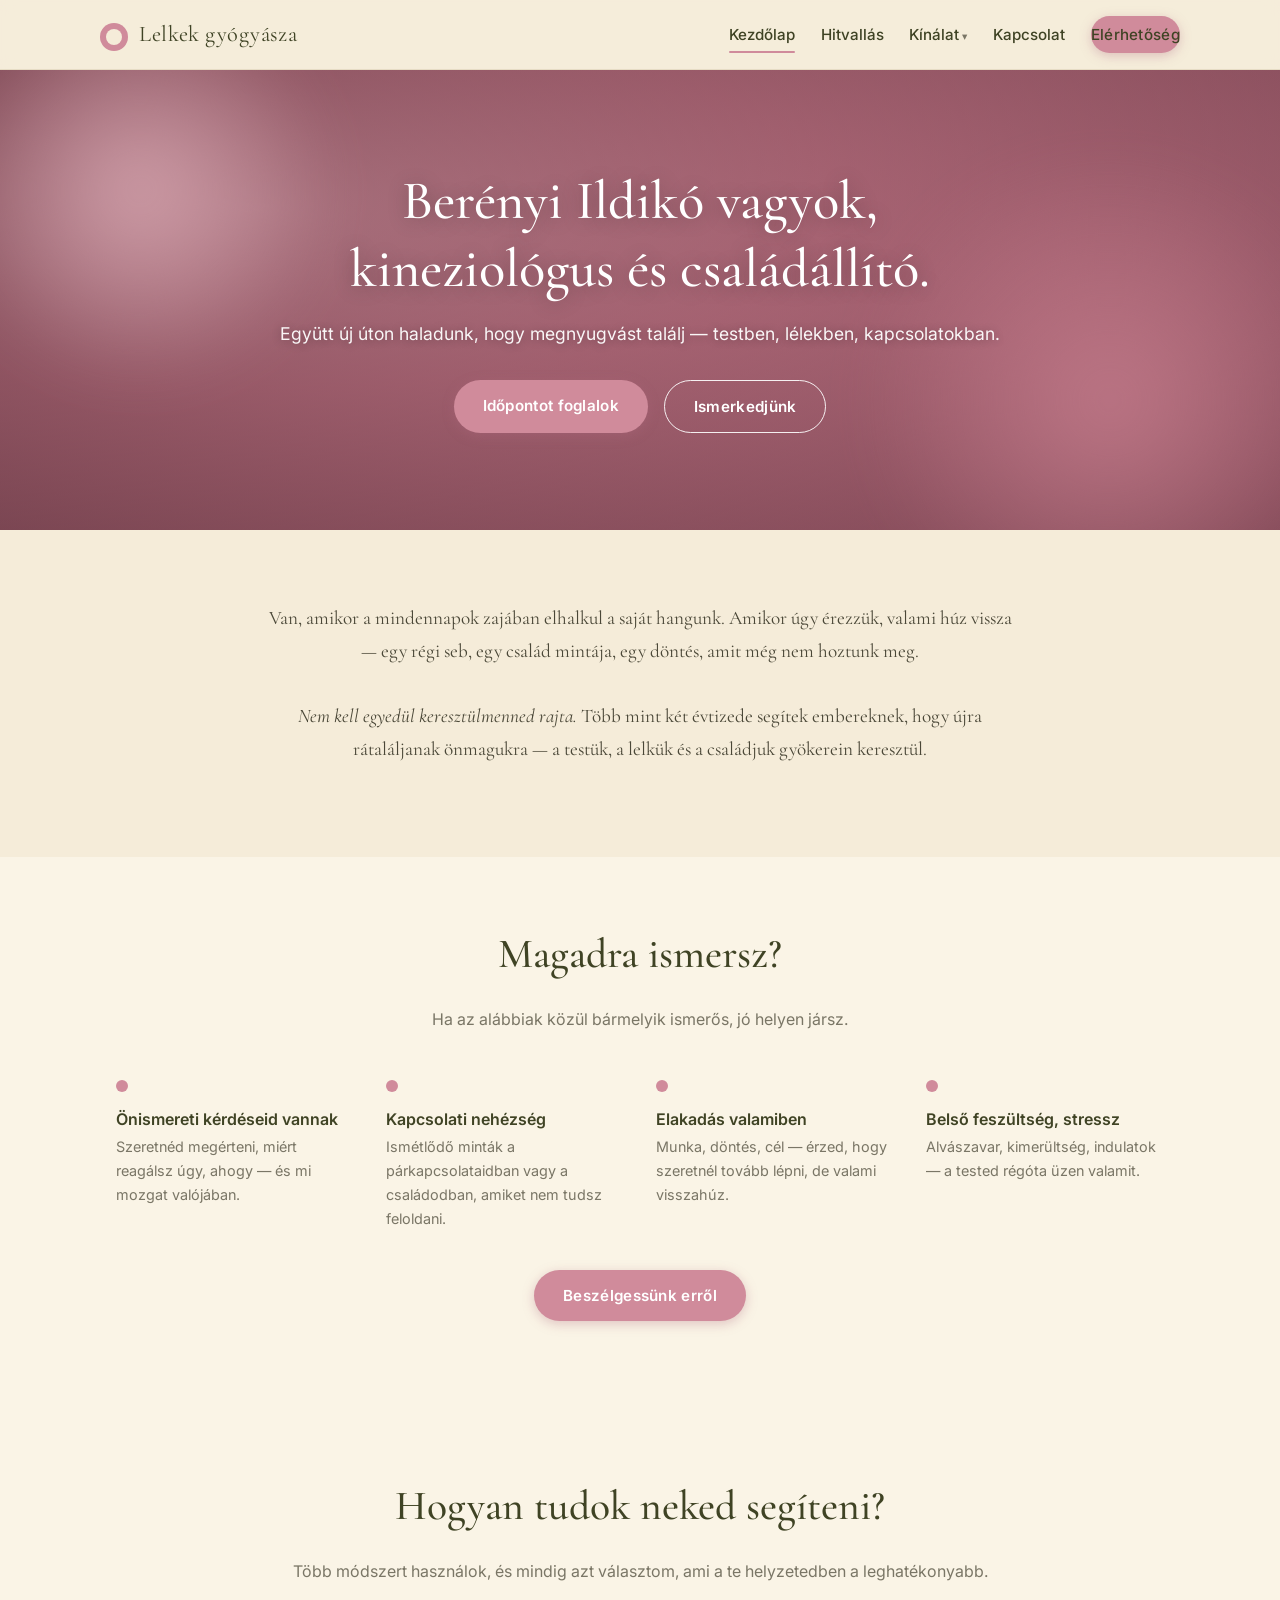
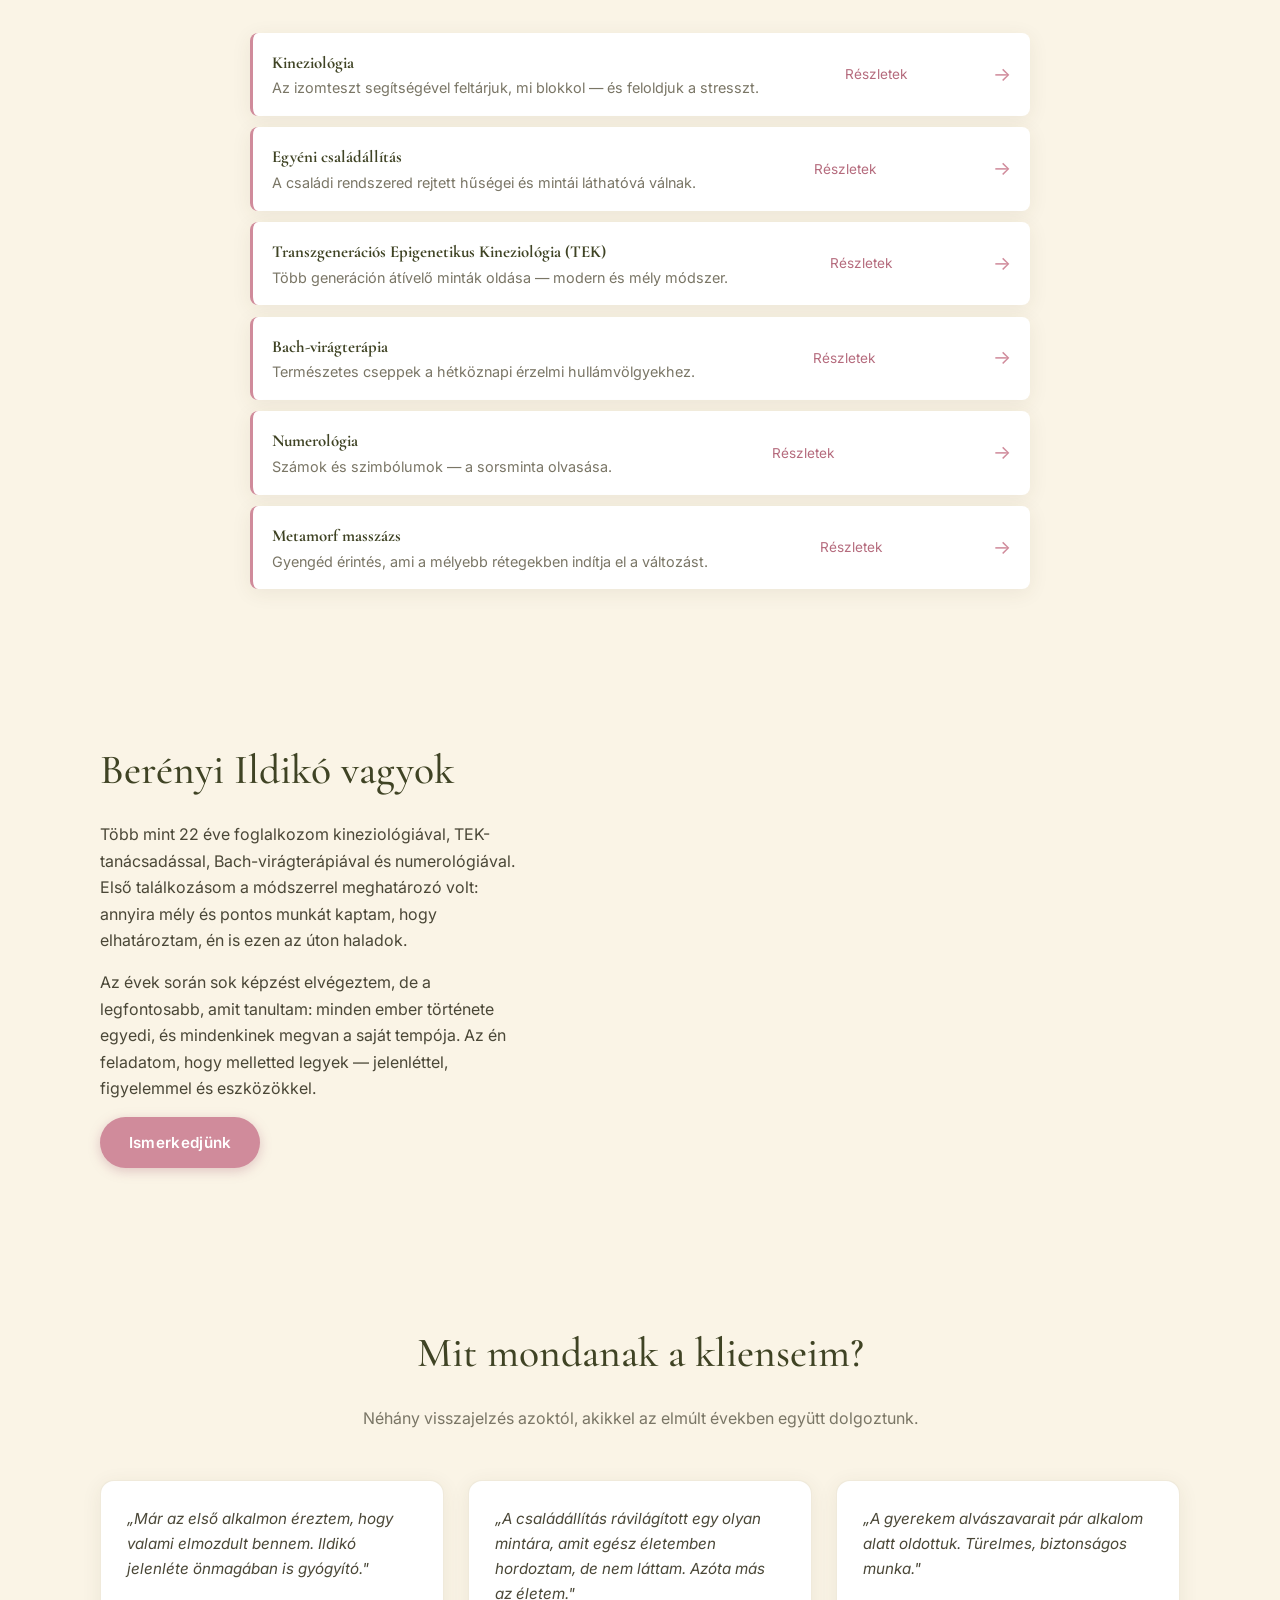
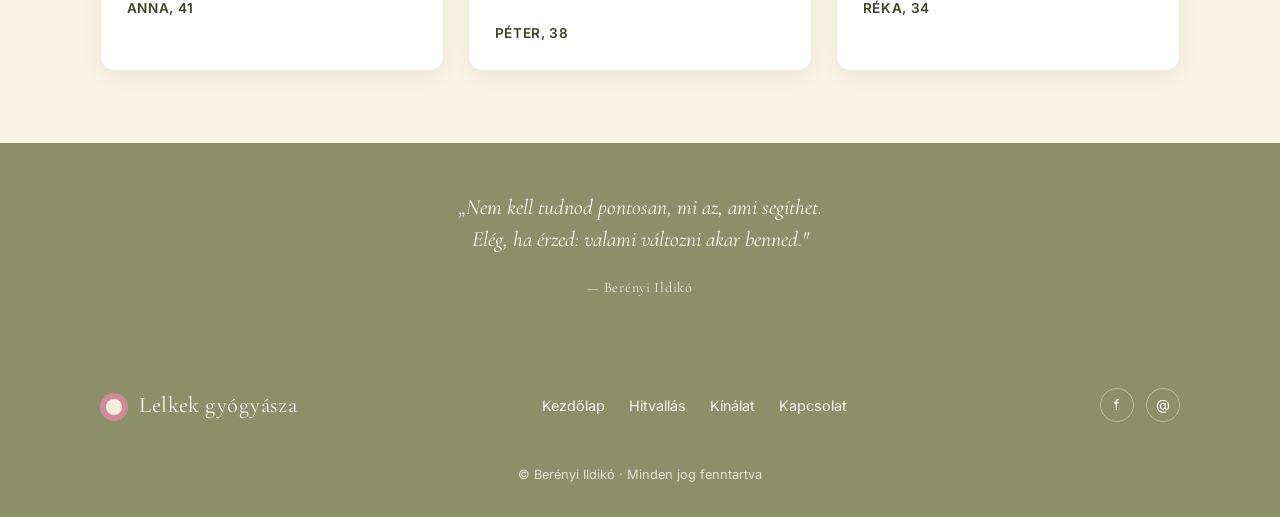
==== viragos/index.html @ 3d4473c3 "Add Virágos design — new site + header button - New multi-page site under /viragos with peony/floral" ====
<!DOCTYPE html>
<html lang="hu">
<head>
    <meta charset="UTF-8">
    <meta name="viewport" content="width=device-width, initial-scale=1.0">
    <title>Berényi Ildikó — Kineziológus és családállító | Lelkek gyógyásza</title>
    <meta name="description" content="Kineziológia, egyéni családállítás, Bach-virágterápia, numerológia és metamorf masszázs Berényi Ildikóval. Együtt új úton haladunk, hogy megnyugvást találj.">
    <link rel="preconnect" href="https://fonts.googleapis.com">
    <link rel="preconnect" href="https://fonts.gstatic.com" crossorigin>
    <link rel="stylesheet" href="https://fonts.googleapis.com/css2?family=Cormorant+Garamond:wght@400;500;600&family=Inter:wght@400;500;600;700&display=swap">
    <link rel="stylesheet" href="css/style.css">
</head>
<body>

<header class="site-header">
    <div class="container">
        <a href="index.html" class="brand"><span class="brand-mark"></span>Lelkek gyógyásza</a>
        <button class="menu-toggle" aria-label="Menü">☰</button>
        <nav class="main-nav" id="mainNav">
            <ul>
                <li><a href="index.html" class="active">Kezdőlap</a></li>
                <li><a href="hitvallasom.html">Hitvallás</a></li>
                <li class="has-dropdown">
                    <a href="#" class="dd-trigger">Kínálat</a>
                    <ul class="dd-menu">
                        <li><a href="kineziologia.html">Kineziológia</a></li>
                        <li><a href="egyeni-csaladallitas.html">Egyéni Családállítás</a></li>
                        <li><a href="bach-viragterapia.html">Bach-virágterápia</a></li>
                        <li><a href="numerologia.html">Numerológia</a></li>
                        <li><a href="tek.html">Transzgenerációs Epigen. Kineziológia</a></li>
                        <li><a href="metamorf-masszazs.html">Metamorf masszázs</a></li>
                    </ul>
                </li>
                <li><a href="kapcsolat.html">Kapcsolat</a></li>
                <li><a href="kapcsolat.html" class="btn btn-rose btn-sm">Elérhetőség</a></li>
            </ul>
        </nav>
    </div>
</header>

<section class="hero">
    <div class="hero-inner">
        <h1>Berényi Ildikó vagyok,<br>kineziológus és családállító.</h1>
        <p class="lead">Együtt új úton haladunk, hogy megnyugvást találj — testben, lélekben, kapcsolatokban.</p>
        <div class="hero-actions">
            <a href="kapcsolat.html" class="btn btn-rose">Időpontot foglalok</a>
            <a href="hitvallasom.html" class="btn btn-outline">Ismerkedjünk</a>
        </div>
    </div>
</section>

<section class="section-cream-alt">
    <div class="container-sm" style="text-align:center;">
        <p style="font-family:var(--serif); font-size:1.2rem; color:var(--text); line-height:1.7;">
            Van, amikor a mindennapok zajában elhalkul a saját hangunk. Amikor úgy érezzük, valami húz vissza — egy régi seb, egy család mintája, egy döntés, amit még nem hoztunk meg.
            <br><br>
            <em>Nem kell egyedül keresztülmenned rajta.</em> Több mint két évtizede segítek embereknek, hogy újra rátaláljanak önmagukra — a testük, a lelkük és a családjuk gyökerein keresztül.
        </p>
    </div>
</section>

<section>
    <div class="container">
        <div class="section-header">
            <h2>Magadra ismersz?</h2>
            <p>Ha az alábbiak közül bármelyik ismerős, jó helyen jársz.</p>
        </div>
        <div class="feature-4">
            <div class="item">
                <span class="dot"></span>
                <h4>Önismereti kérdéseid vannak</h4>
                <p>Szeretnéd megérteni, miért reagálsz úgy, ahogy — és mi mozgat valójában.</p>
            </div>
            <div class="item">
                <span class="dot"></span>
                <h4>Kapcsolati nehézség</h4>
                <p>Ismétlődő minták a párkapcsolataidban vagy a családodban, amiket nem tudsz feloldani.</p>
            </div>
            <div class="item">
                <span class="dot"></span>
                <h4>Elakadás valamiben</h4>
                <p>Munka, döntés, cél — érzed, hogy szeretnél tovább lépni, de valami visszahúz.</p>
            </div>
            <div class="item">
                <span class="dot"></span>
                <h4>Belső feszültség, stressz</h4>
                <p>Alvászavar, kimerültség, indulatok — a tested régóta üzen valamit.</p>
            </div>
        </div>
        <p style="text-align:center; margin-top:2.5rem;">
            <a href="kapcsolat.html" class="btn btn-rose">Beszélgessünk erről</a>
        </p>
    </div>
</section>

<section class="section-cream">
    <div class="container">
        <div class="section-header">
            <h2>Hogyan tudok neked segíteni?</h2>
            <p>Több módszert használok, és mindig azt választom, ami a te helyzetedben a leghatékonyabb.</p>
        </div>
        <ul class="list-check" style="max-width:780px; margin:0 auto;">
            <li>
                <span><strong>Kineziológia</strong><br><span>Az izomteszt segítségével feltárjuk, mi blokkol — és feloldjuk a stresszt.</span></span>
                <a href="kineziologia.html" style="color:var(--rose-dark); font-size:0.85rem;">Részletek</a>
            </li>
            <li>
                <span><strong>Egyéni családállítás</strong><br><span>A családi rendszered rejtett hűségei és mintái láthatóvá válnak.</span></span>
                <a href="egyeni-csaladallitas.html" style="color:var(--rose-dark); font-size:0.85rem;">Részletek</a>
            </li>
            <li>
                <span><strong>Transzgenerációs Epigenetikus Kineziológia (TEK)</strong><br><span>Több generáción átívelő minták oldása — modern és mély módszer.</span></span>
                <a href="tek.html" style="color:var(--rose-dark); font-size:0.85rem;">Részletek</a>
            </li>
            <li>
                <span><strong>Bach-virágterápia</strong><br><span>Természetes cseppek a hétköznapi érzelmi hullámvölgyekhez.</span></span>
                <a href="bach-viragterapia.html" style="color:var(--rose-dark); font-size:0.85rem;">Részletek</a>
            </li>
            <li>
                <span><strong>Numerológia</strong><br><span>Számok és szimbólumok — a sorsminta olvasása.</span></span>
                <a href="numerologia.html" style="color:var(--rose-dark); font-size:0.85rem;">Részletek</a>
            </li>
            <li>
                <span><strong>Metamorf masszázs</strong><br><span>Gyengéd érintés, ami a mélyebb rétegekben indítja el a változást.</span></span>
                <a href="metamorf-masszazs.html" style="color:var(--rose-dark); font-size:0.85rem;">Részletek</a>
            </li>
        </ul>
    </div>
</section>

<section>
    <div class="container">
        <div class="about-block">
            <img src="../images/kezelo.jpg" alt="Berényi Ildikó portréja" onerror="this.style.display='none'">
            <div class="txt">
                <h2>Berényi Ildikó vagyok</h2>
                <p>Több mint 22 éve foglalkozom kineziológiával, TEK-tanácsadással, Bach-virágterápiával és numerológiával. Első találkozásom a módszerrel meghatározó volt: annyira mély és pontos munkát kaptam, hogy elhatároztam, én is ezen az úton haladok.</p>
                <p>Az évek során sok képzést elvégeztem, de a legfontosabb, amit tanultam: minden ember története egyedi, és mindenkinek megvan a saját tempója. Az én feladatom, hogy melletted legyek — jelenléttel, figyelemmel és eszközökkel.</p>
                <p><a href="hitvallasom.html" class="btn btn-rose">Ismerkedjünk</a></p>
            </div>
        </div>
    </div>
</section>

<section class="section-cream">
    <div class="container">
        <div class="section-header">
            <h2>Mit mondanak a klienseim?</h2>
            <p>Néhány visszajelzés azoktól, akikkel az elmúlt években együtt dolgoztunk.</p>
        </div>
        <div class="grid grid-3">
            <div class="testimonial">
                <p>„Már az első alkalmon éreztem, hogy valami elmozdult bennem. Ildikó jelenléte önmagában is gyógyító."</p>
                <div class="who">Anna, 41</div>
            </div>
            <div class="testimonial">
                <p>„A családállítás rávilágított egy olyan mintára, amit egész életemben hordoztam, de nem láttam. Azóta más az életem."</p>
                <div class="who">Péter, 38</div>
            </div>
            <div class="testimonial">
                <p>„A gyerekem alvászavarait pár alkalom alatt oldottuk. Türelmes, biztonságos munka."</p>
                <div class="who">Réka, 34</div>
            </div>
        </div>
    </div>
</section>

<section class="decorative-quote">
    <div class="container-sm">
        <p>„Nem kell tudnod pontosan, mi az, ami segíthet.<br>Elég, ha érzed: valami változni akar benned."</p>
        <small>— Berényi Ildikó</small>
    </div>
</section>

<footer class="site-footer">
    <div class="container">
        <div class="brand" style="color:#fff;"><span class="brand-mark"></span>Lelkek gyógyásza</div>
        <nav>
            <ul>
                <li><a href="index.html">Kezdőlap</a></li>
                <li><a href="hitvallasom.html">Hitvallás</a></li>
                <li><a href="kineziologia.html">Kínálat</a></li>
                <li><a href="kapcsolat.html">Kapcsolat</a></li>
            </ul>
        </nav>
        <div class="social">
            <a href="#" aria-label="Facebook">f</a>
            <a href="mailto:n.b.ildiko72@gmail.com" aria-label="Email">@</a>
        </div>
        <small>© Berényi Ildikó · Minden jog fenntartva</small>
    </div>
</footer>

<script src="js/main.js"></script>
</body>
</html>
---- viragos/css/style.css ----
/* ---------- Design tokens ---------- */
:root {
    --rose: #d08b9b;
    --rose-dark: #b56b7d;
    --rose-light: #f2dbe1;
    --cream: #f5ecd9;
    --cream-light: #faf4e6;
    --sage: #8b9068;
    --sage-dark: #6f7550;
    --ink: #3f4324;
    --text: #4a4737;
    --muted: #7a7666;
    --border: #e6dcc4;
    --shadow: 0 4px 20px rgba(80, 70, 40, 0.08);
    --shadow-lg: 0 12px 40px rgba(80, 70, 40, 0.14);
    --radius: 14px;
    --radius-sm: 8px;
    --serif: 'Cormorant Garamond', 'Playfair Display', Georgia, serif;
    --sans: 'Inter', 'Segoe UI', system-ui, -apple-system, sans-serif;
}

/* ---------- Reset + base ---------- */
*, *::before, *::after { box-sizing: border-box; }
html { scroll-behavior: smooth; }
body {
    margin: 0;
    font-family: var(--sans);
    color: var(--text);
    background: var(--cream-light);
    line-height: 1.65;
    font-size: 16px;
    -webkit-font-smoothing: antialiased;
}
img { max-width: 100%; display: block; }
a { color: var(--rose-dark); text-decoration: none; }
a:hover { color: var(--rose); }

h1, h2, h3, h4 {
    font-family: var(--serif);
    color: var(--ink);
    font-weight: 500;
    line-height: 1.25;
    margin: 0 0 0.6em;
}
h1 { font-size: clamp(2.2rem, 4.5vw, 3.4rem); }
h2 { font-size: clamp(1.8rem, 3.5vw, 2.6rem); }
h3 { font-size: 1.35rem; }
h4 { font-size: 1.1rem; }
p { margin: 0 0 1em; }

.container {
    width: min(1080px, 92%);
    margin: 0 auto;
}
.container-sm { width: min(760px, 92%); margin: 0 auto; }

/* ---------- Buttons ---------- */
.btn {
    display: inline-block;
    padding: 0.85em 1.9em;
    border-radius: 999px;
    font-family: var(--sans);
    font-weight: 600;
    font-size: 0.95rem;
    letter-spacing: 0.02em;
    text-decoration: none;
    border: none;
    cursor: pointer;
    transition: transform 0.2s ease, box-shadow 0.2s ease, background 0.2s ease;
}
.btn-rose {
    background: var(--rose);
    color: #fff;
    box-shadow: 0 3px 12px rgba(176, 107, 125, 0.35);
}
.btn-rose:hover {
    background: var(--rose-dark);
    color: #fff;
    transform: translateY(-2px);
    box-shadow: 0 6px 18px rgba(176, 107, 125, 0.45);
}
.btn-outline {
    background: transparent;
    color: var(--ink);
    border: 1.5px solid var(--ink);
}
.btn-outline:hover {
    background: var(--ink);
    color: #fff;
}
.btn-sage {
    background: var(--sage);
    color: #fff;
}
.btn-sage:hover { background: var(--sage-dark); color: #fff; }
.btn-sm { padding: 0.6em 1.3em; font-size: 0.85rem; }

/* ---------- Header ---------- */
.site-header {
    position: sticky;
    top: 0;
    z-index: 100;
    background: rgba(245, 236, 217, 0.92);
    backdrop-filter: blur(8px);
    border-bottom: 1px solid var(--border);
}
.site-header .container {
    display: flex;
    align-items: center;
    justify-content: space-between;
    padding: 1rem 0;
    gap: 1rem;
}
.brand {
    font-family: var(--serif);
    font-size: 1.4rem;
    color: var(--ink);
    text-decoration: none;
    letter-spacing: 0.02em;
}
.brand-mark {
    display: inline-block;
    width: 28px;
    height: 28px;
    background: var(--rose);
    border-radius: 50%;
    vertical-align: middle;
    margin-right: 0.5em;
    position: relative;
}
.brand-mark::after {
    content: '';
    position: absolute;
    inset: 6px;
    border-radius: 50%;
    background: var(--cream);
}
.main-nav ul {
    display: flex;
    gap: 1.6rem;
    list-style: none;
    margin: 0;
    padding: 0;
    align-items: center;
}
.main-nav a {
    color: var(--ink);
    font-weight: 500;
    font-size: 0.95rem;
    padding: 0.4em 0;
    position: relative;
}
.main-nav a:not(.btn):hover { color: var(--rose-dark); }
.main-nav a:not(.btn).active::after {
    content: '';
    position: absolute;
    bottom: -2px;
    left: 0;
    right: 0;
    height: 2px;
    background: var(--rose);
    border-radius: 2px;
}

.menu-toggle {
    display: none;
    background: none;
    border: none;
    font-size: 1.6rem;
    color: var(--ink);
    cursor: pointer;
}

.has-dropdown { position: relative; }
.has-dropdown .dd-trigger::after {
    content: ' ▾';
    font-size: 0.7em;
    color: var(--muted);
}
.has-dropdown .dd-menu {
    position: absolute;
    top: calc(100% + 8px);
    left: 50%;
    transform: translateX(-50%) translateY(-6px);
    background: #fff;
    border-radius: var(--radius);
    box-shadow: var(--shadow-lg);
    padding: 0.6rem 0;
    min-width: 240px;
    list-style: none;
    margin: 0;
    display: block;
    opacity: 0;
    visibility: hidden;
    transition: opacity 0.2s ease, transform 0.2s ease, visibility 0s linear 0.2s;
}
.has-dropdown.open .dd-menu,
.has-dropdown:hover .dd-menu {
    opacity: 1;
    visibility: visible;
    transform: translateX(-50%) translateY(0);
    transition: opacity 0.2s ease, transform 0.2s ease, visibility 0s;
}
.has-dropdown .dd-menu li { padding: 0; }
.has-dropdown .dd-menu a {
    display: block;
    padding: 0.55rem 1.2rem;
    color: var(--ink);
    font-size: 0.9rem;
    white-space: nowrap;
}
.has-dropdown .dd-menu a:hover { background: var(--cream); color: var(--rose-dark); }

/* ---------- Hero ---------- */
.hero {
    position: relative;
    min-height: 460px;
    display: flex;
    align-items: center;
    justify-content: center;
    text-align: center;
    color: #fff;
    padding: 5rem 1rem;
    overflow: hidden;
    background:
        linear-gradient(135deg, rgba(80, 40, 50, 0.55), rgba(180, 100, 120, 0.35)),
        radial-gradient(ellipse at 20% 30%, #e8a8b5 0%, #c47a8a 40%, #6a3d48 100%);
}
.hero::before, .hero::after {
    content: '';
    position: absolute;
    border-radius: 50%;
    filter: blur(30px);
    opacity: 0.6;
    pointer-events: none;
}
.hero::before {
    width: 400px; height: 400px;
    background: radial-gradient(circle, #f2c4cd, transparent 70%);
    top: -80px; left: -60px;
}
.hero::after {
    width: 500px; height: 500px;
    background: radial-gradient(circle, #d68a9a, transparent 70%);
    bottom: -120px; right: -80px;
}
.hero-inner {
    position: relative;
    z-index: 2;
    max-width: 720px;
}
.hero h1 {
    color: #fff;
    text-shadow: 0 2px 20px rgba(0, 0, 0, 0.3);
    margin-bottom: 0.3em;
}
.hero .lead {
    font-size: 1.1rem;
    margin-bottom: 2rem;
    text-shadow: 0 1px 10px rgba(0, 0, 0, 0.3);
    color: rgba(255, 255, 255, 0.95);
}
.hero-actions {
    display: flex;
    gap: 1rem;
    justify-content: center;
    flex-wrap: wrap;
}
.hero-actions .btn-outline {
    color: #fff;
    border-color: rgba(255, 255, 255, 0.9);
}
.hero-actions .btn-outline:hover {
    background: #fff;
    color: var(--ink);
}
.hero-slim { min-height: 320px; padding: 3.5rem 1rem; }

/* ---------- Sections ---------- */
section { padding: 4.5rem 0; position: relative; }
.section-header {
    text-align: center;
    max-width: 720px;
    margin: 0 auto 3rem;
}
.section-header .eyebrow {
    display: inline-block;
    font-size: 0.8rem;
    text-transform: uppercase;
    letter-spacing: 0.2em;
    color: var(--rose-dark);
    margin-bottom: 0.6rem;
    font-weight: 600;
}
.section-header p { color: var(--muted); }

.section-cream { background: var(--cream-light); }
.section-cream-alt { background: var(--cream); }
.section-sage {
    background: var(--sage);
    color: #fff;
    text-align: center;
}
.section-sage h2, .section-sage h3 { color: #fff; }
.section-sage p { color: rgba(255, 255, 255, 0.92); }

.decorative-quote {
    text-align: center;
    padding: 3rem 1rem;
    background: var(--sage);
    color: #fff;
    font-family: var(--serif);
    font-size: 1.35rem;
    font-style: italic;
    line-height: 1.5;
}
.decorative-quote small {
    display: block;
    margin-top: 1rem;
    font-size: 0.9rem;
    font-style: normal;
    opacity: 0.85;
    letter-spacing: 0.05em;
}

/* ---------- Cards / grids ---------- */
.grid {
    display: grid;
    gap: 1.5rem;
}
.grid-2 { grid-template-columns: repeat(auto-fit, minmax(280px, 1fr)); }
.grid-3 { grid-template-columns: repeat(auto-fit, minmax(240px, 1fr)); }
.grid-4 { grid-template-columns: repeat(auto-fit, minmax(200px, 1fr)); }

.card {
    background: #fff;
    padding: 1.8rem;
    border-radius: var(--radius);
    box-shadow: var(--shadow);
    border: 1px solid rgba(230, 220, 196, 0.6);
    transition: transform 0.25s ease, box-shadow 0.25s ease;
}
.card:hover { transform: translateY(-3px); box-shadow: var(--shadow-lg); }
.card h3 { color: var(--ink); margin-bottom: 0.4rem; font-size: 1.15rem; }
.card p { color: var(--muted); margin: 0; font-size: 0.95rem; }
.card .icon-dot {
    display: inline-block;
    width: 14px;
    height: 14px;
    border-radius: 50%;
    background: var(--rose);
    margin-bottom: 1rem;
}

.list-check {
    list-style: none;
    padding: 0;
    margin: 0;
}
.list-check li {
    padding: 1rem 1.2rem;
    background: #fff;
    border-radius: var(--radius-sm);
    border-left: 3px solid var(--rose);
    margin-bottom: 0.7rem;
    box-shadow: var(--shadow);
    display: flex;
    justify-content: space-between;
    align-items: center;
    gap: 1rem;
}
.list-check li strong { color: var(--ink); font-family: var(--serif); font-size: 1.05rem; }
.list-check li span { color: var(--muted); font-size: 0.9rem; }
.list-check li::after {
    content: '→';
    color: var(--rose);
    font-size: 1.2rem;
    flex-shrink: 0;
}

.number-grid {
    display: grid;
    grid-template-columns: repeat(auto-fit, minmax(180px, 1fr));
    gap: 1rem;
}
.number-card {
    background: var(--cream);
    padding: 1.4rem;
    border-radius: var(--radius-sm);
    text-align: center;
}
.number-card .num {
    font-family: var(--serif);
    font-size: 2.8rem;
    color: var(--rose-dark);
    line-height: 1;
    margin-bottom: 0.4rem;
}
.number-card p { font-size: 0.85rem; color: var(--muted); margin: 0; }

/* ---------- Feature blocks (icon + text) ---------- */
.feature-4 {
    display: grid;
    grid-template-columns: repeat(auto-fit, minmax(200px, 1fr));
    gap: 2rem;
    padding: 0 1rem;
}
.feature-4 .item { text-align: left; }
.feature-4 .item .dot {
    width: 12px; height: 12px; border-radius: 50%;
    background: var(--rose); display: inline-block; margin-bottom: 0.6rem;
}
.feature-4 .item h4 { margin: 0 0 0.4rem; color: var(--ink); font-size: 1rem; font-family: var(--sans); font-weight: 600; }
.feature-4 .item p { color: var(--muted); font-size: 0.9rem; margin: 0; }

/* ---------- About block ---------- */
.about-block {
    display: grid;
    grid-template-columns: 1fr 1.4fr;
    gap: 2.5rem;
    align-items: center;
}
.about-block img {
    border-radius: var(--radius);
    box-shadow: var(--shadow);
    aspect-ratio: 1 / 1;
    object-fit: cover;
    width: 100%;
}
.about-block .txt h3 { color: var(--ink); margin-bottom: 0.6rem; }
@media (max-width: 720px) {
    .about-block { grid-template-columns: 1fr; }
}

/* ---------- Testimonials ---------- */
.testimonial {
    background: #fff;
    padding: 1.6rem;
    border-radius: var(--radius);
    box-shadow: var(--shadow);
    border: 1px solid rgba(230, 220, 196, 0.6);
}
.testimonial p { color: var(--text); font-size: 0.95rem; font-style: italic; }
.testimonial .who { font-weight: 600; color: var(--ink); font-style: normal; font-size: 0.85rem; letter-spacing: 0.05em; text-transform: uppercase; }

/* ---------- Price table ---------- */
.price-grid {
    display: grid;
    grid-template-columns: repeat(auto-fit, minmax(240px, 1fr));
    gap: 1.5rem;
    max-width: 720px;
    margin: 0 auto;
}
.price-card {
    background: var(--cream);
    padding: 1.8rem;
    border-radius: var(--radius);
    text-align: center;
    border: 1px solid var(--border);
}
.price-card .name { font-family: var(--serif); font-size: 1.2rem; color: var(--ink); margin-bottom: 0.4rem; }
.price-card .price { font-family: var(--serif); font-size: 2rem; color: var(--rose-dark); margin: 0.6rem 0; }
.price-card .note { font-size: 0.85rem; color: var(--muted); margin-bottom: 1.2rem; }

/* ---------- Form ---------- */
.form-row { margin-bottom: 1.2rem; }
.form-row label {
    display: block;
    font-size: 0.9rem;
    color: var(--ink);
    margin-bottom: 0.4rem;
    font-weight: 500;
}
.form-row input, .form-row textarea, .form-row select {
    width: 100%;
    padding: 0.75rem 1rem;
    border: 1px solid var(--border);
    border-radius: var(--radius-sm);
    background: #fff;
    font-family: inherit;
    font-size: 1rem;
    color: var(--text);
    transition: border-color 0.2s;
}
.form-row input:focus, .form-row textarea:focus, .form-row select:focus {
    outline: none;
    border-color: var(--rose);
    box-shadow: 0 0 0 3px rgba(208, 139, 155, 0.15);
}
.form-row textarea { min-height: 140px; resize: vertical; }

/* ---------- CTA banner ---------- */
.cta-banner {
    background: var(--rose-light);
    text-align: center;
    padding: 3rem 1rem;
    border-radius: var(--radius);
    margin: 2rem 0;
}
.cta-banner h3 { color: var(--ink); margin-bottom: 0.6rem; }

/* ---------- Footer ---------- */
.site-footer {
    background: var(--sage);
    color: #fff;
    padding: 2.5rem 0 2rem;
    text-align: center;
}
.site-footer .container {
    display: flex;
    flex-wrap: wrap;
    justify-content: space-between;
    align-items: center;
    gap: 1.5rem;
}
.site-footer nav ul {
    display: flex;
    gap: 1.5rem;
    list-style: none;
    padding: 0;
    margin: 0;
    flex-wrap: wrap;
    justify-content: center;
}
.site-footer nav a {
    color: rgba(255, 255, 255, 0.9);
    font-size: 0.9rem;
}
.site-footer nav a:hover { color: #fff; text-decoration: underline; }
.site-footer .social a {
    display: inline-flex;
    width: 34px; height: 34px;
    align-items: center;
    justify-content: center;
    border: 1px solid rgba(255, 255, 255, 0.4);
    border-radius: 50%;
    color: #fff;
    margin-left: 0.5rem;
    font-size: 0.9rem;
}
.site-footer .social a:hover { background: rgba(255, 255, 255, 0.15); }
.site-footer small { display: block; margin-top: 1rem; opacity: 0.75; font-size: 0.8rem; width: 100%; }

/* ---------- Decorative lotus ---------- */
.lotus-deco {
    position: absolute;
    width: 140px;
    opacity: 0.25;
    pointer-events: none;
    filter: sepia(0.3);
}
.lotus-deco.left { left: 2%; top: 30%; }
.lotus-deco.right { right: 2%; top: 55%; transform: scaleX(-1); }

/* ---------- Responsive ---------- */
@media (max-width: 860px) {
    .main-nav ul {
        position: fixed;
        top: 64px;
        left: 0;
        right: 0;
        flex-direction: column;
        background: var(--cream-light);
        padding: 1.5rem;
        border-bottom: 1px solid var(--border);
        gap: 1rem;
        transform: translateY(-120%);
        transition: transform 0.25s ease;
        box-shadow: var(--shadow);
    }
    .main-nav.open ul { transform: translateY(0); }
    .menu-toggle { display: inline-block; }
    .site-footer .container { flex-direction: column; text-align: center; }
    .list-check li { flex-direction: column; align-items: flex-start; text-align: left; }
    .list-check li::after { display: none; }
}
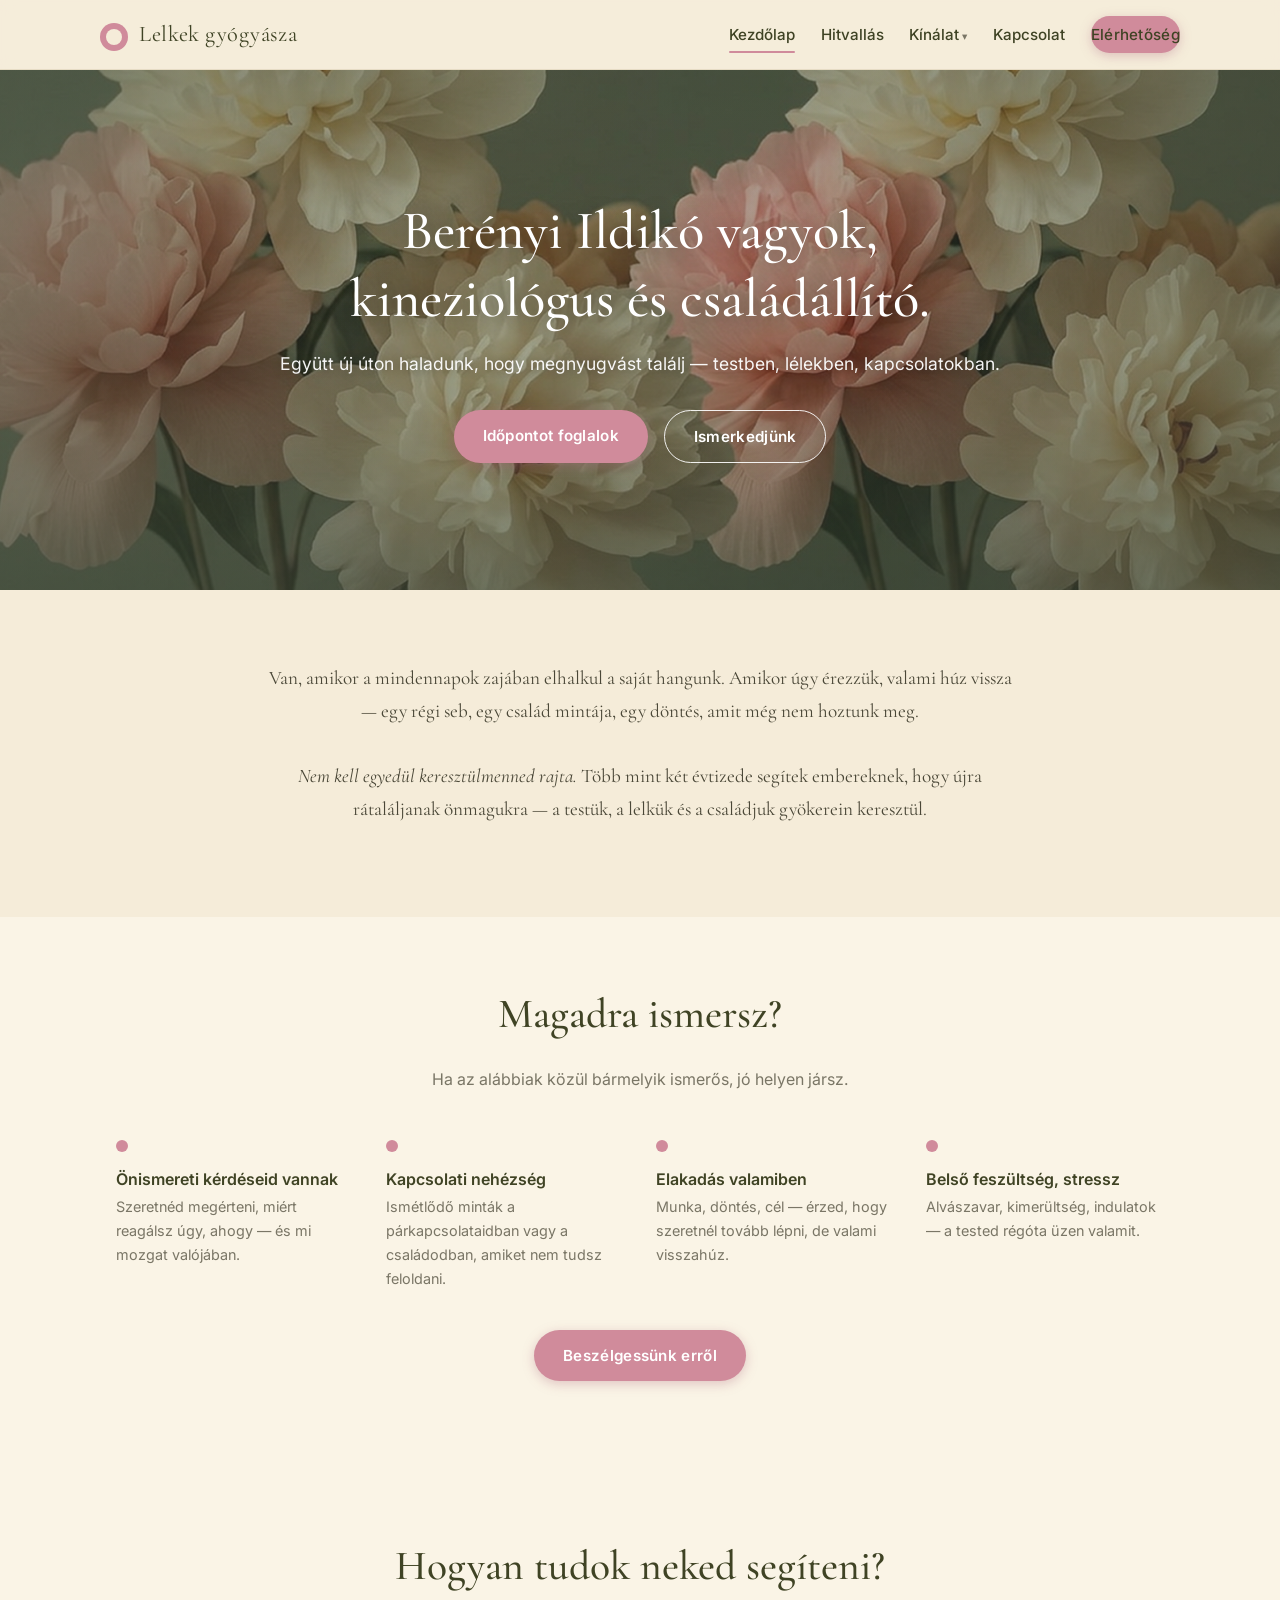
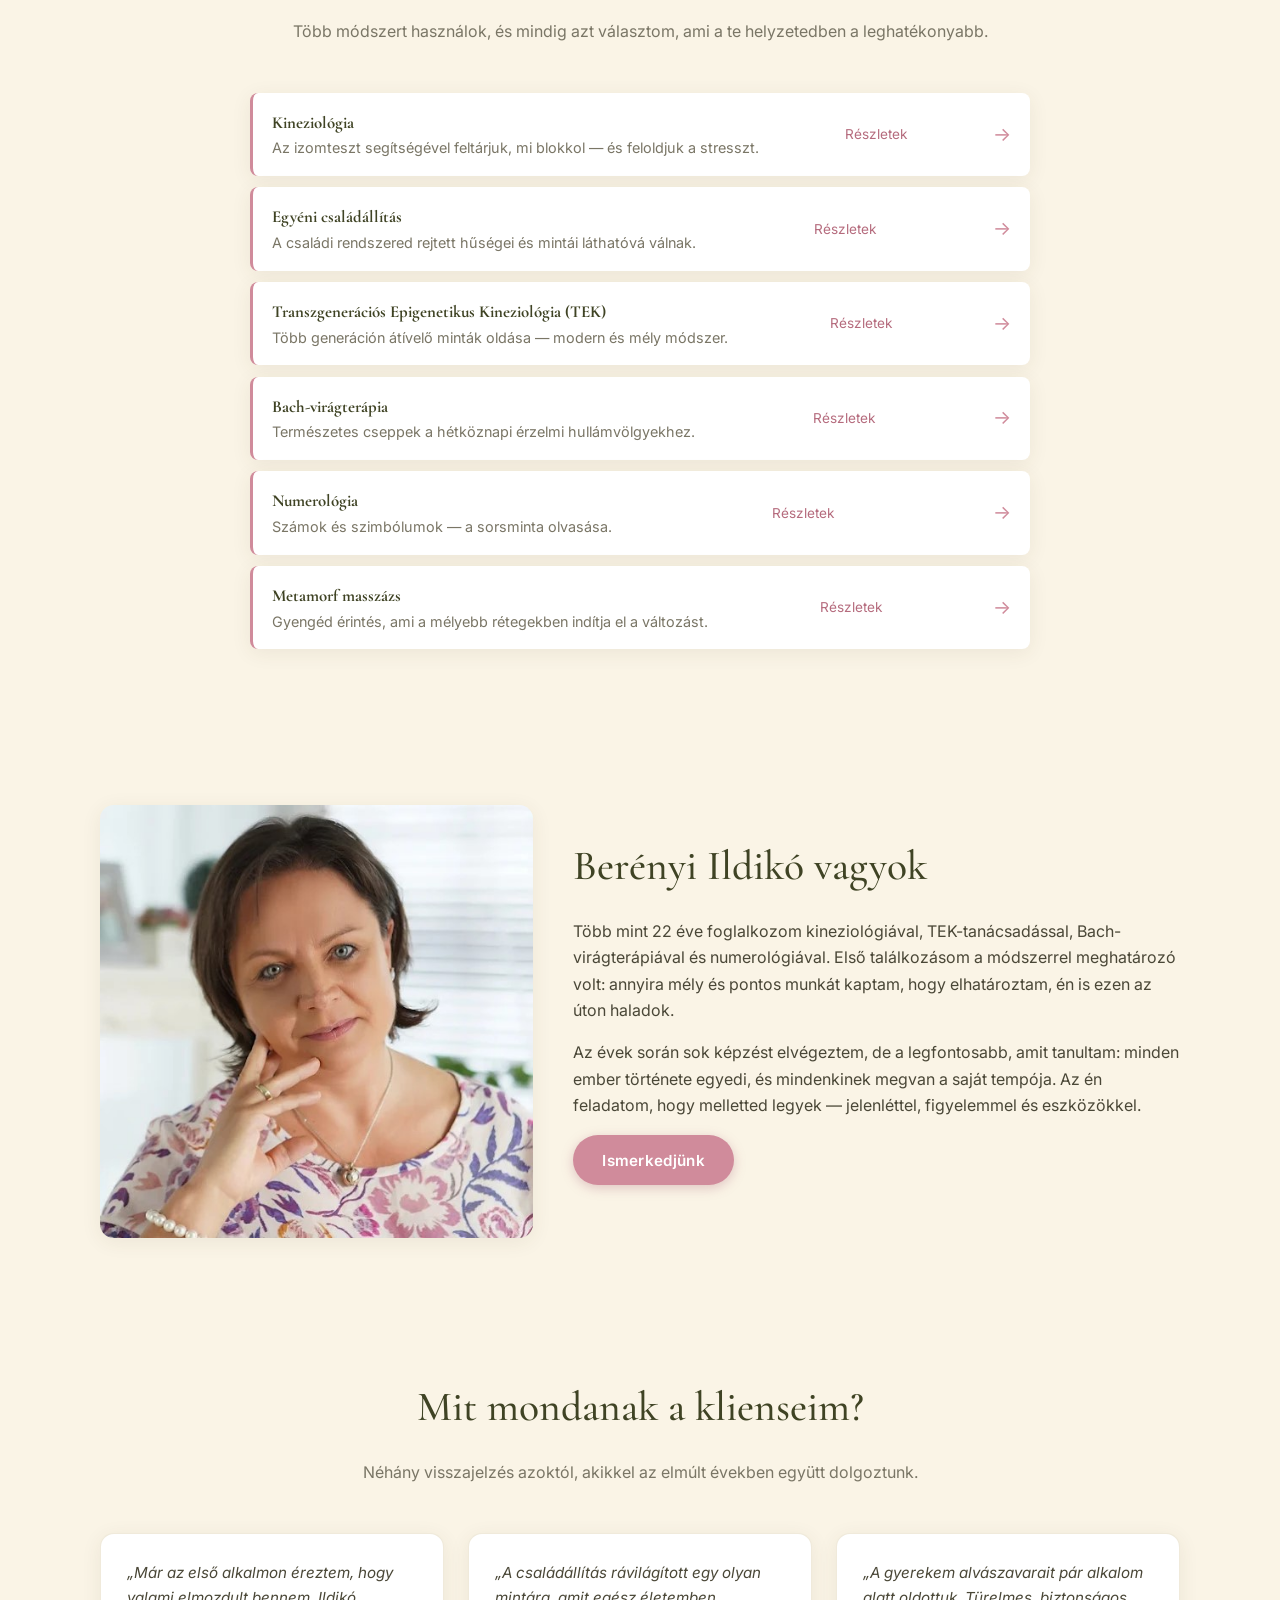
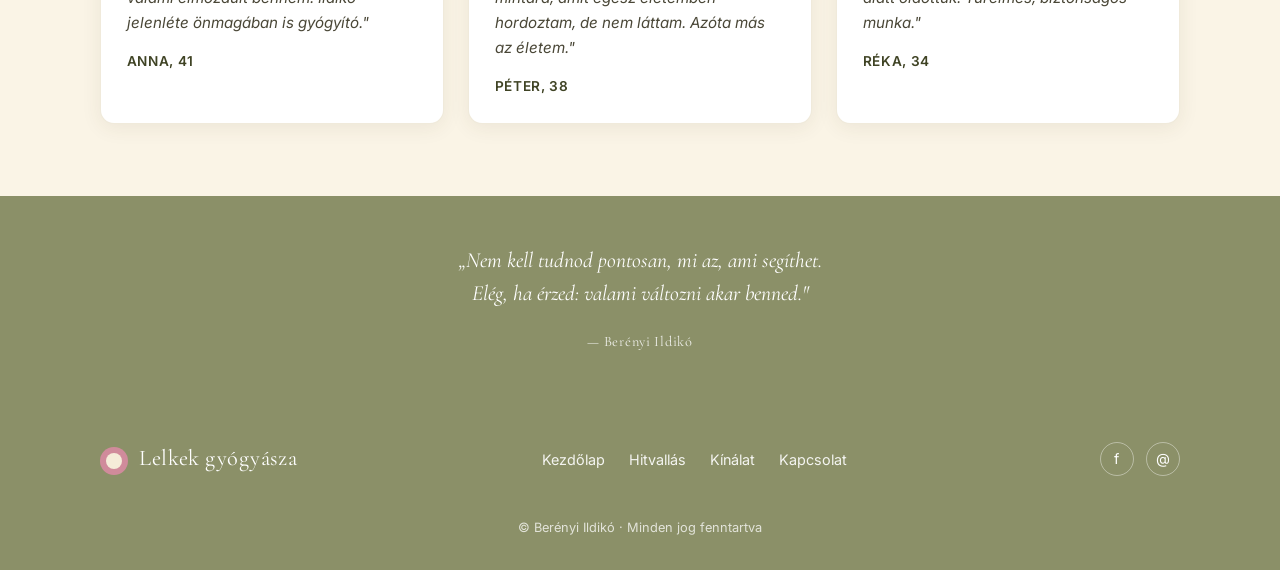
==== commit fdb5e175: "Add real hero peonies image and Ildikó profile photo - viragos/images/hero-peonies.png used as hero " ====
--- a/viragos/index.html
+++ b/viragos/index.html
@@ -131,7 +131,7 @@
 <section>
     <div class="container">
         <div class="about-block">
-            <img src="../images/kezelo.jpg" alt="Berényi Ildikó portréja" onerror="this.style.display='none'">
+            <img src="images/ildiko.jpg" alt="Berényi Ildikó portréja">
             <div class="txt">
                 <h2>Berényi Ildikó vagyok</h2>
                 <p>Több mint 22 éve foglalkozom kineziológiával, TEK-tanácsadással, Bach-virágterápiával és numerológiával. Első találkozásom a módszerrel meghatározó volt: annyira mély és pontos munkát kaptam, hogy elhatároztam, én is ezen az úton haladok.</p>
--- a/viragos/css/style.css
+++ b/viragos/css/style.css
@@ -214,7 +214,7 @@
 /* ---------- Hero ---------- */
 .hero {
     position: relative;
-    min-height: 460px;
+    min-height: 520px;
     display: flex;
     align-items: center;
     justify-content: center;
@@ -223,26 +223,15 @@
     padding: 5rem 1rem;
     overflow: hidden;
     background:
-        linear-gradient(135deg, rgba(80, 40, 50, 0.55), rgba(180, 100, 120, 0.35)),
-        radial-gradient(ellipse at 20% 30%, #e8a8b5 0%, #c47a8a 40%, #6a3d48 100%);
-}
-.hero::before, .hero::after {
+        linear-gradient(180deg, rgba(60, 70, 55, 0.35) 0%, rgba(60, 70, 55, 0.55) 100%),
+        url('../images/hero-peonies.png') center/cover no-repeat;
+}
+.hero::after {
     content: '';
     position: absolute;
-    border-radius: 50%;
-    filter: blur(30px);
-    opacity: 0.6;
+    inset: 0;
+    background: radial-gradient(ellipse at center, transparent 30%, rgba(60, 70, 55, 0.45) 100%);
     pointer-events: none;
-}
-.hero::before {
-    width: 400px; height: 400px;
-    background: radial-gradient(circle, #f2c4cd, transparent 70%);
-    top: -80px; left: -60px;
-}
-.hero::after {
-    width: 500px; height: 500px;
-    background: radial-gradient(circle, #d68a9a, transparent 70%);
-    bottom: -120px; right: -80px;
 }
 .hero-inner {
     position: relative;
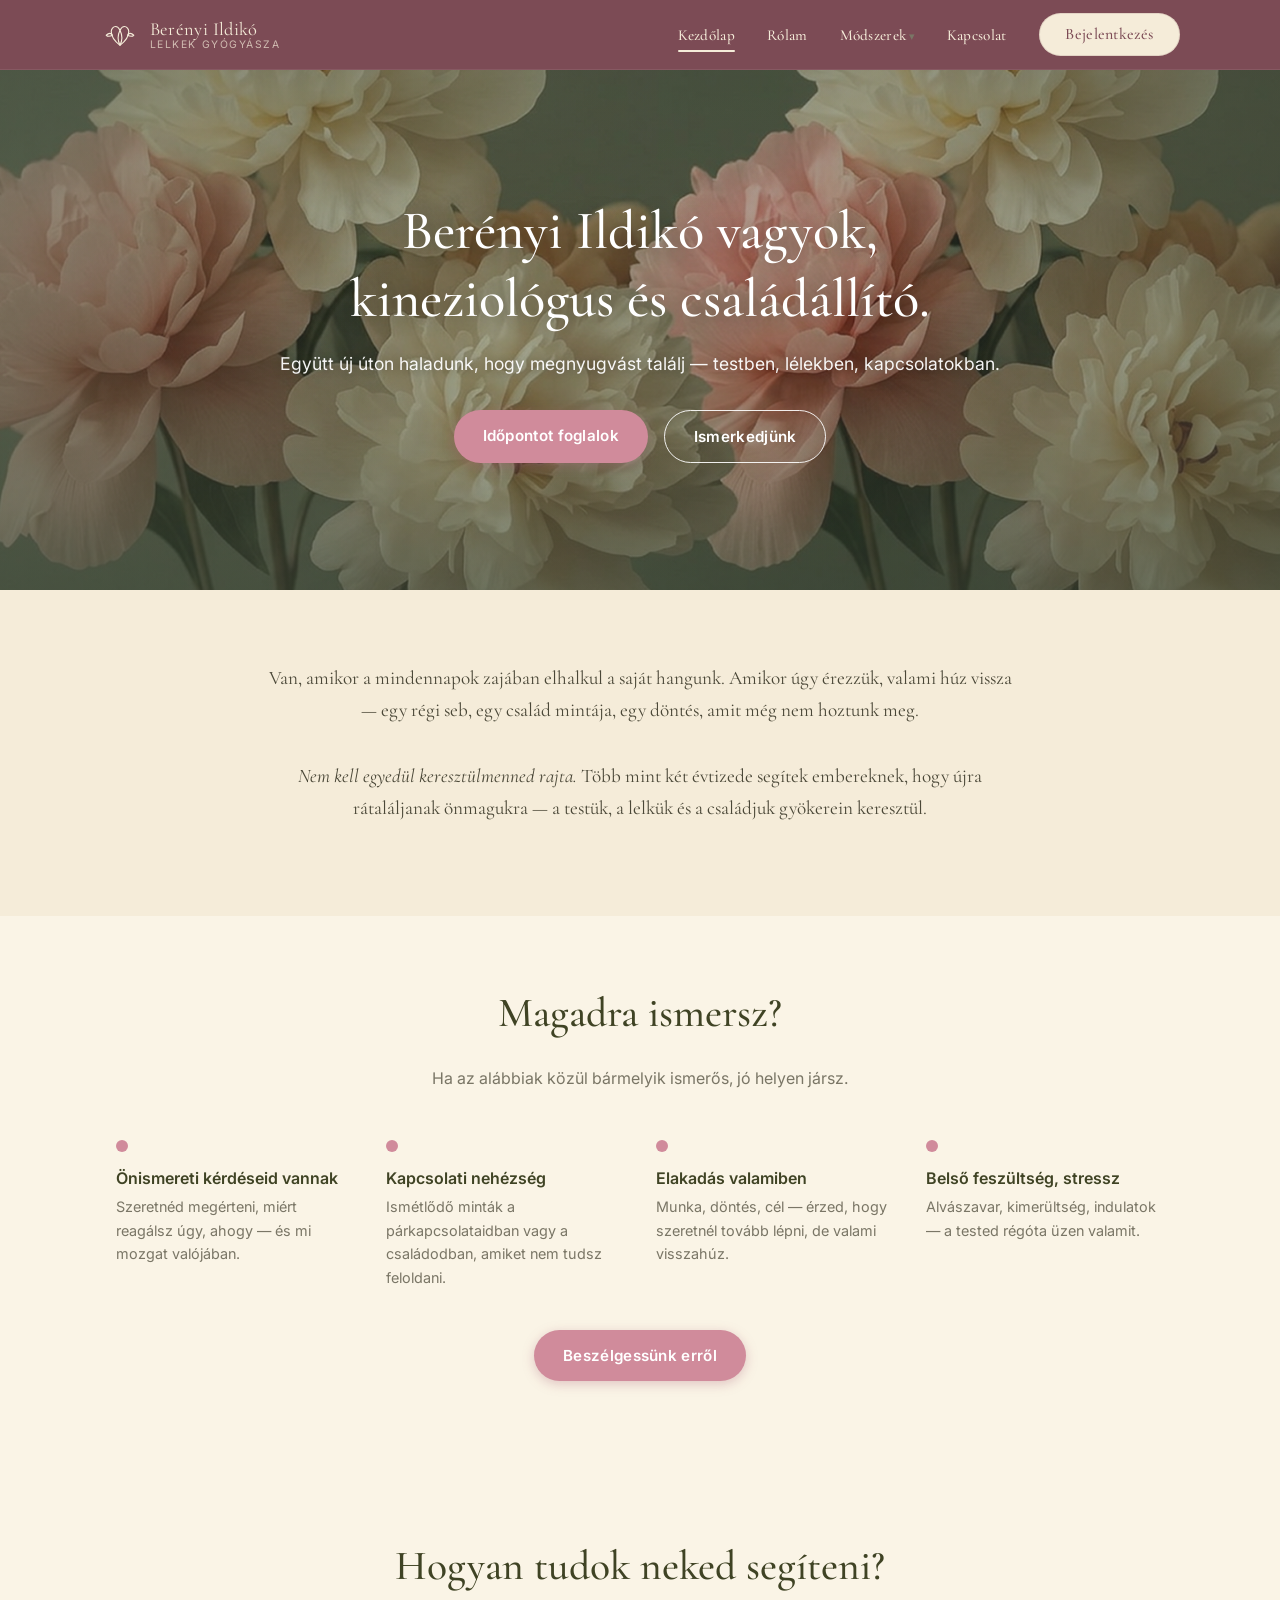
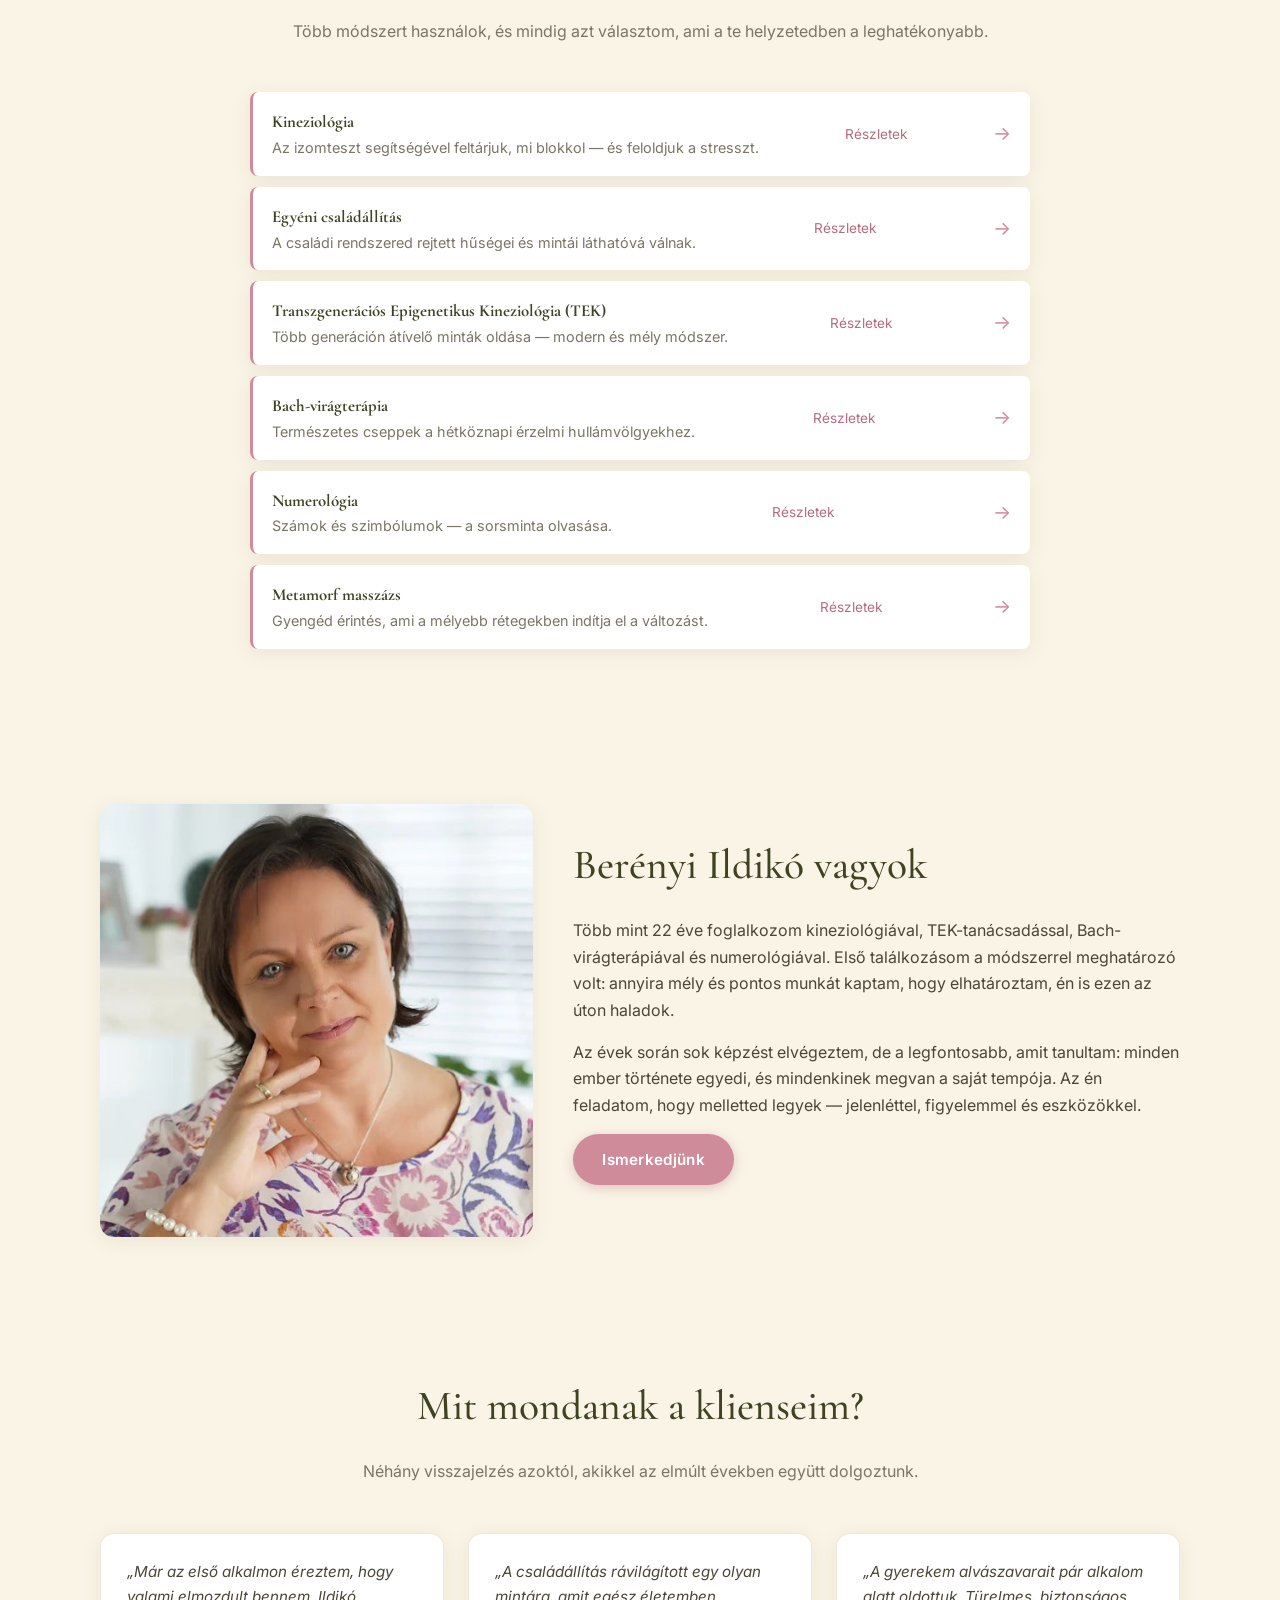
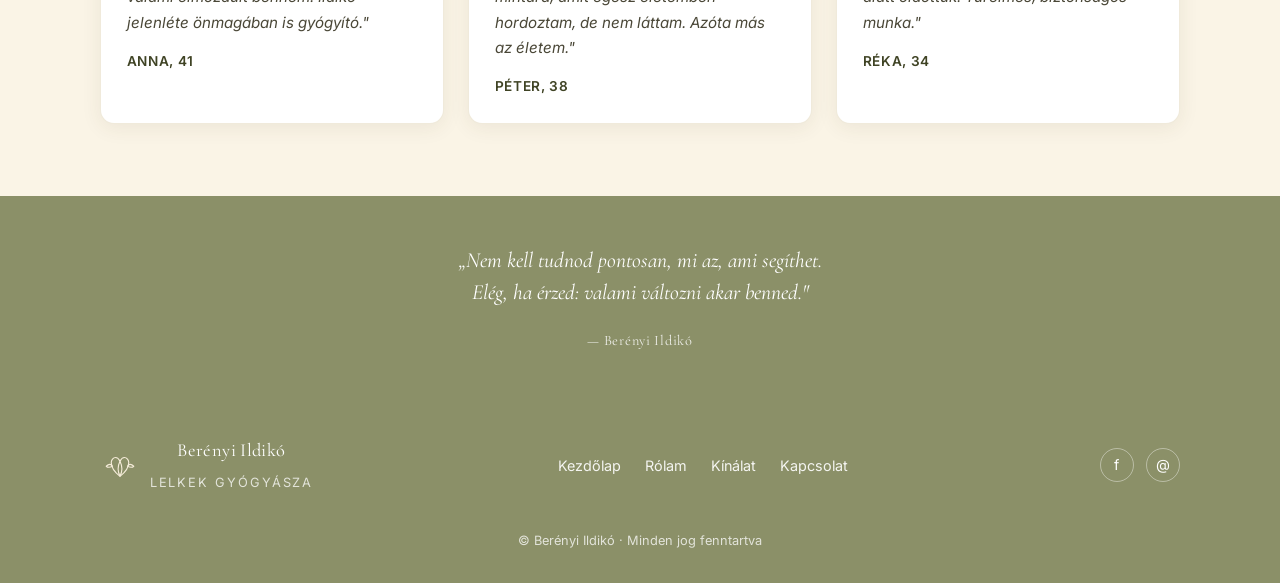
==== commit 41d3818d: "Redesign header — dark rose bar, lotus logo, new labels - Dark rose (#7c4b55) sticky header with cre" ====
--- a/viragos/index.html
+++ b/viragos/index.html
@@ -14,14 +14,14 @@
 
 <header class="site-header">
     <div class="container">
-        <a href="index.html" class="brand"><span class="brand-mark"></span>Lelkek gyógyásza</a>
+        <a href="index.html" class="brand"><span class="brand-mark"></span><span class="brand-name">Berényi Ildikó<small>Lelkek gyógyásza</small></span></a>
         <button class="menu-toggle" aria-label="Menü">☰</button>
         <nav class="main-nav" id="mainNav">
             <ul>
                 <li><a href="index.html" class="active">Kezdőlap</a></li>
-                <li><a href="hitvallasom.html">Hitvallás</a></li>
+                <li><a href="hitvallasom.html">Rólam</a></li>
                 <li class="has-dropdown">
-                    <a href="#" class="dd-trigger">Kínálat</a>
+                    <a href="#" class="dd-trigger">Módszerek</a>
                     <ul class="dd-menu">
                         <li><a href="kineziologia.html">Kineziológia</a></li>
                         <li><a href="egyeni-csaladallitas.html">Egyéni Családállítás</a></li>
@@ -32,7 +32,7 @@
                     </ul>
                 </li>
                 <li><a href="kapcsolat.html">Kapcsolat</a></li>
-                <li><a href="kapcsolat.html" class="btn btn-rose btn-sm">Elérhetőség</a></li>
+                <li><a href="kapcsolat.html" class="btn-login">Bejelentkezés</a></li>
             </ul>
         </nav>
     </div>
@@ -174,11 +174,11 @@
 
 <footer class="site-footer">
     <div class="container">
-        <div class="brand" style="color:#fff;"><span class="brand-mark"></span>Lelkek gyógyásza</div>
+        <div class="brand" style="color:#fff;"><span class="brand-mark"></span><span class="brand-name">Berényi Ildikó<small>Lelkek gyógyásza</small></span></div>
         <nav>
             <ul>
                 <li><a href="index.html">Kezdőlap</a></li>
-                <li><a href="hitvallasom.html">Hitvallás</a></li>
+                <li><a href="hitvallasom.html">Rólam</a></li>
                 <li><a href="kineziologia.html">Kínálat</a></li>
                 <li><a href="kapcsolat.html">Kapcsolat</a></li>
             </ul>
--- a/viragos/css/style.css
+++ b/viragos/css/style.css
@@ -100,57 +100,57 @@
     position: sticky;
     top: 0;
     z-index: 100;
-    background: rgba(245, 236, 217, 0.92);
-    backdrop-filter: blur(8px);
-    border-bottom: 1px solid var(--border);
+    background: #7c4b55;
+    border-bottom: 1px solid rgba(255, 255, 255, 0.08);
 }
 .site-header .container {
     display: flex;
     align-items: center;
     justify-content: space-between;
-    padding: 1rem 0;
+    padding: 0.9rem 0;
     gap: 1rem;
 }
 .brand {
+    display: inline-flex;
+    align-items: center;
+    gap: 0.6rem;
     font-family: var(--serif);
-    font-size: 1.4rem;
-    color: var(--ink);
+    font-size: 1.15rem;
+    color: #f5ecd9;
     text-decoration: none;
     letter-spacing: 0.02em;
-}
+    line-height: 1.1;
+}
+.brand:hover { color: #fff; }
 .brand-mark {
     display: inline-block;
-    width: 28px;
-    height: 28px;
-    background: var(--rose);
-    border-radius: 50%;
-    vertical-align: middle;
-    margin-right: 0.5em;
-    position: relative;
-}
-.brand-mark::after {
-    content: '';
-    position: absolute;
-    inset: 6px;
-    border-radius: 50%;
-    background: var(--cream);
-}
+    width: 40px;
+    height: 40px;
+    background: transparent url("data:image/svg+xml;utf8,<svg xmlns='http://www.w3.org/2000/svg' viewBox='0 0 64 64'><g fill='none' stroke='%23f5ecd9' stroke-width='1.8' stroke-linecap='round' stroke-linejoin='round'><path d='M32 50c-8-6-14-14-14-22 0-4 3-8 7-8 3 0 5 2 7 6 2-4 4-6 7-6 4 0 7 4 7 8 0 8-6 16-14 22z'/><path d='M32 50c-4-8-4-16 0-24 4 8 4 16 0 24z'/><path d='M20 34c-4 2-8 2-10 0 4-4 8-4 10 0z'/><path d='M44 34c4 2 8 2 10 0-4-4-8-4-10 0z'/></g></svg>") no-repeat center/contain;
+    flex-shrink: 0;
+}
+.brand-mark::after { content: none; }
+.brand-name { display: flex; flex-direction: column; line-height: 1.1; }
+.brand-name small { font-size: 0.65rem; letter-spacing: 0.15em; text-transform: uppercase; opacity: 0.7; font-family: var(--sans); }
+
 .main-nav ul {
     display: flex;
-    gap: 1.6rem;
+    gap: 2rem;
     list-style: none;
     margin: 0;
     padding: 0;
     align-items: center;
 }
 .main-nav a {
-    color: var(--ink);
+    color: #f5ecd9;
     font-weight: 500;
     font-size: 0.95rem;
     padding: 0.4em 0;
     position: relative;
-}
-.main-nav a:not(.btn):hover { color: var(--rose-dark); }
+    font-family: var(--serif);
+    letter-spacing: 0.02em;
+}
+.main-nav a:not(.btn):hover { color: #fff; }
 .main-nav a:not(.btn).active::after {
     content: '';
     position: absolute;
@@ -158,8 +158,24 @@
     left: 0;
     right: 0;
     height: 2px;
-    background: var(--rose);
+    background: #f5ecd9;
     border-radius: 2px;
+}
+.main-nav .btn-login {
+    background: #f5ecd9;
+    color: #7c4b55;
+    padding: 0.65em 1.6em;
+    border-radius: 999px;
+    font-family: var(--serif);
+    font-size: 1rem;
+    font-weight: 500;
+    border: 1px solid rgba(124, 75, 85, 0.15);
+    transition: background 0.2s, color 0.2s, transform 0.2s;
+}
+.main-nav .btn-login:hover {
+    background: #fff;
+    color: #5a343d;
+    transform: translateY(-1px);
 }
 
 .menu-toggle {
@@ -167,7 +183,7 @@
     background: none;
     border: none;
     font-size: 1.6rem;
-    color: var(--ink);
+    color: #f5ecd9;
     cursor: pointer;
 }
 
@@ -545,17 +561,18 @@
 @media (max-width: 860px) {
     .main-nav ul {
         position: fixed;
-        top: 64px;
+        top: 68px;
         left: 0;
         right: 0;
         flex-direction: column;
-        background: var(--cream-light);
+        background: #7c4b55;
         padding: 1.5rem;
-        border-bottom: 1px solid var(--border);
+        border-bottom: 1px solid rgba(255, 255, 255, 0.1);
         gap: 1rem;
         transform: translateY(-120%);
         transition: transform 0.25s ease;
         box-shadow: var(--shadow);
+        align-items: flex-start;
     }
     .main-nav.open ul { transform: translateY(0); }
     .menu-toggle { display: inline-block; }
